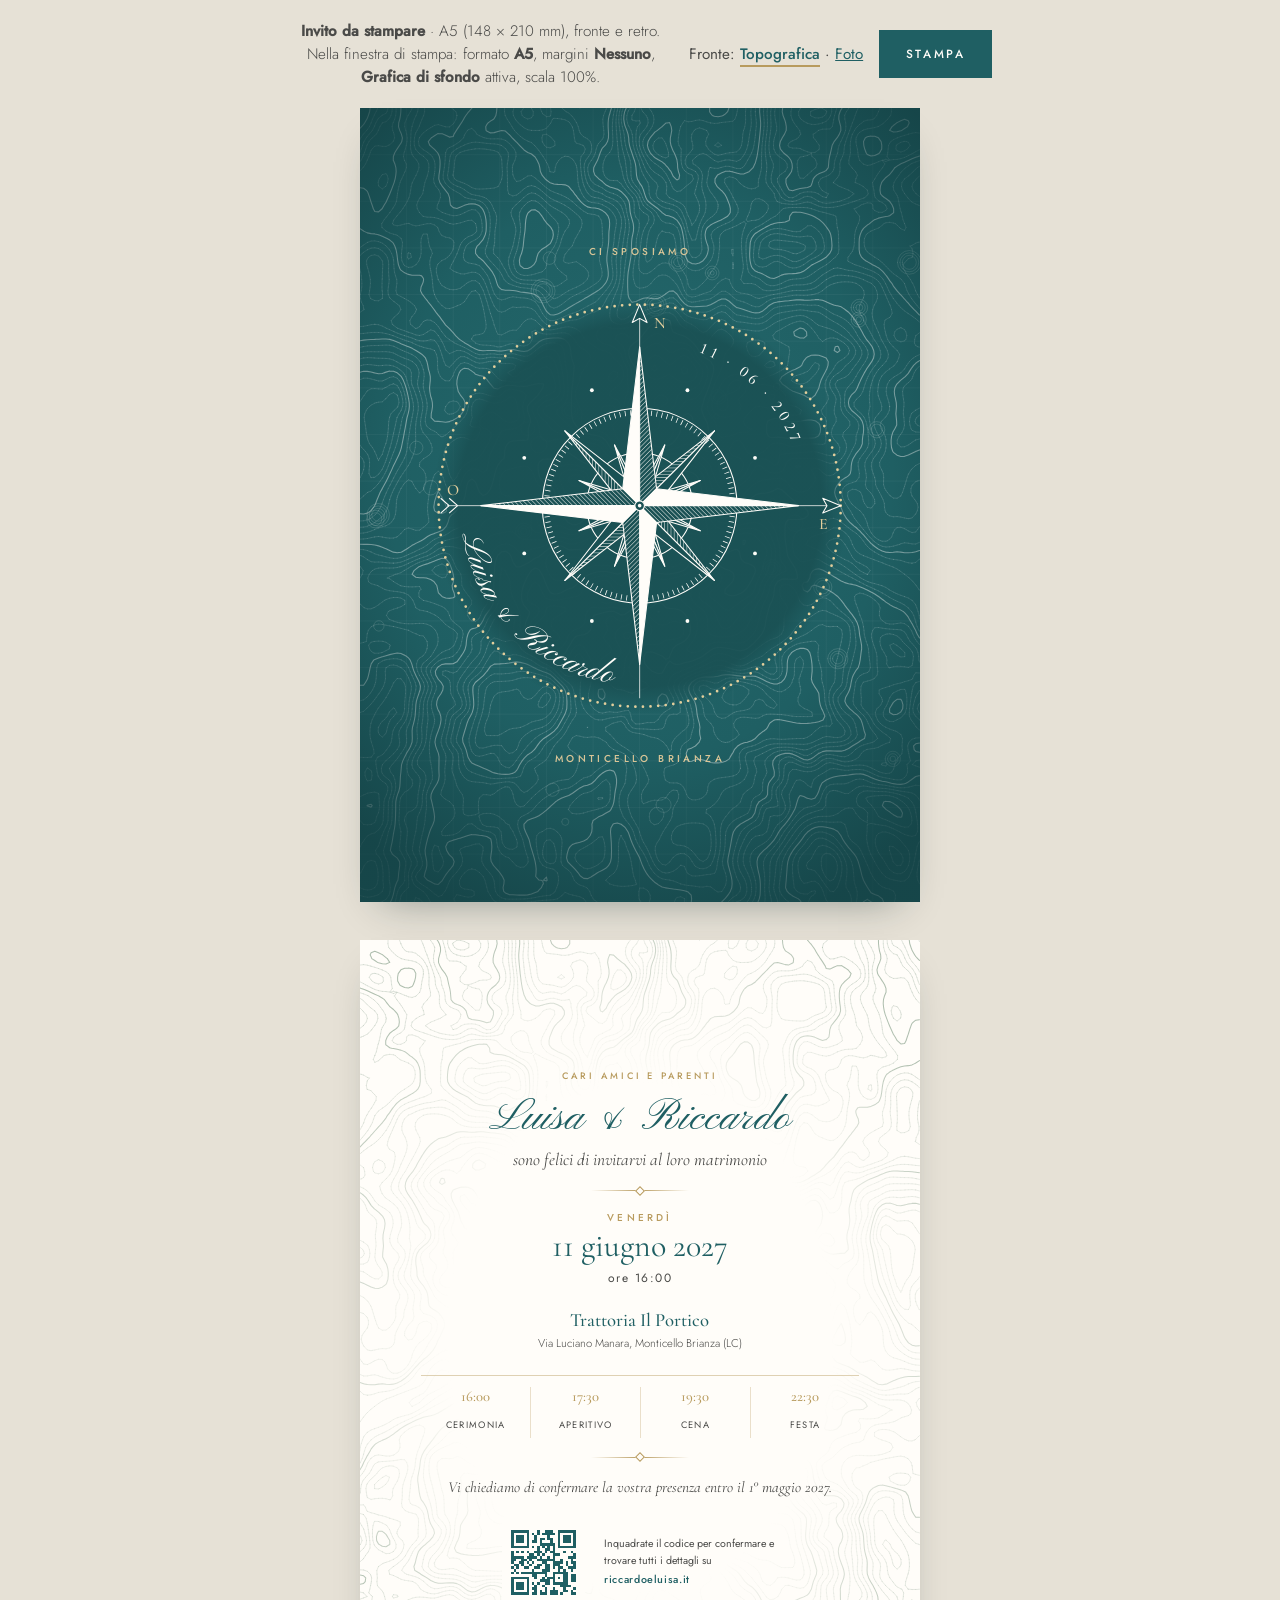
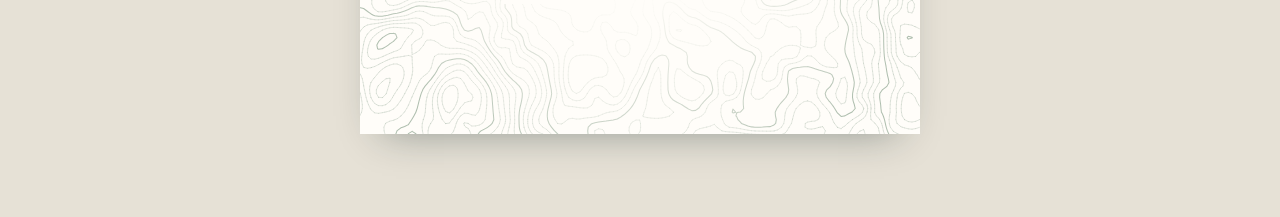
==== stampa/index.html @ 3e808a61 "Invito da stampare in A5: fronte topografico o con foto del lago in bordo topografico, retro con QR " ====
<!doctype html>
<html lang="it">
<head>
  <meta charset="utf-8">
  <meta name="viewport" content="width=device-width, initial-scale=1">
  <meta name="robots" content="noindex, nofollow">
  <!-- tutti i percorsi partono dalla radice del sito -->
  <base href="../">
  <title>Invito da stampare · Luisa e Riccardo</title>
  <link rel="icon" href="favicon.svg" type="image/svg+xml">
  <link rel="stylesheet" href="assets/css/style.css">
  <link rel="stylesheet" href="stampa/stampa.css">
</head>
<body>
  <!-- solo a schermo: istruzioni e pulsante -->
  <div class="toolbar">
    <p><strong>Invito da stampare</strong> · A5 (148 × 210 mm), fronte e retro.
      Nella finestra di stampa: formato <b>A5</b>, margini <b>Nessuno</b>, <b>Grafica di sfondo</b> attiva, scala 100%.</p>
    <nav class="toolbar__switch" aria-label="Fronte">
      Fronte: <a href="stampa/index.html?fronte=topo" data-choice="topo">Topografica</a> · <a href="stampa/index.html?fronte=foto" data-choice="foto">Foto</a>
    </nav>
    <button class="btn" type="button" onclick="window.print()">Stampa</button>
  </div>

  <!-- Fronte A: carta topografica petrolio con il timbro dei nomi -->
  <section class="sheet sheet--front" data-front="topo" aria-label="Fronte topografico">
    <svg class="topo" viewBox="0 0 600 851" preserveAspectRatio="xMidYMid slice" aria-hidden="true" focusable="false"></svg>
    <div class="front">
      <p class="front__kicker" data-slot="phrase"></p>
      <div class="front__stamp" data-bussola="timbro"></div>
      <p class="front__place" data-slot="town"></p>
    </div>
  </section>

  <!-- Fronte B: bordo bianco con le curve di livello, foto del lago centrata come in un passe-partout,
       cornice petrolio intorno alla foto; nomi e data sul cielo, rosa piccola -->
  <section class="sheet sheet--photo" data-front="foto" aria-label="Fronte con la foto">
    <svg class="topo" viewBox="0 0 600 851" preserveAspectRatio="xMidYMid slice" aria-hidden="true" focusable="false"></svg>
    <!-- cornice petrolio: filetto pieno a 2 mm dalla foto e filetto sottile più fuori (unità: mm) -->
    <svg class="frame" viewBox="0 0 148 210" aria-hidden="true" focusable="false">
      <rect class="frame__thin" x="8.2" y="8.2" width="131.6" height="193.6"/>
      <rect class="frame__bold" x="10" y="10" width="128" height="190"/>
    </svg>
    <div class="window">
    <img class="photo" src="stampa/lago-stampa-1800.jpg" alt="">
    <div class="photo__veil" aria-hidden="true"></div>
    <div class="pfront">
      <p class="pfront__kicker" data-slot="phrase"></p>
      <p class="pfront__names" data-slot="names-lines"></p>
      <p class="pfront__date" data-slot="date-dots"></p>
      <div class="pfront__bottom">
        <div class="pfront__rose" data-bussola="rosa"></div>
        <p class="pfront__place" data-slot="town"></p>
      </div>
    </div>
    </div>
  </section>

  <!-- Retro: avorio, curve di livello appena accennate ai bordi -->
  <section class="sheet sheet--back" aria-label="Retro">
    <svg class="topo" data-mirror viewBox="0 0 600 851" preserveAspectRatio="xMidYMid slice" aria-hidden="true" focusable="false"></svg>
    <div class="back">
      <p class="back__eyebrow">Cari amici e parenti</p>
      <p class="back__names" data-slot="names"></p>
      <p class="back__invite">sono felici di invitarvi al loro matrimonio</p>
      <div class="ornament" aria-hidden="true"></div>

      <p class="back__weekday" data-slot="weekday"></p>
      <p class="back__date" data-slot="date"></p>
      <p class="back__time" data-slot="time"></p>

      <p class="back__venue" data-slot="venue"></p>
      <p class="back__address" data-slot="address"></p>

      <ol class="back__program" data-slot="program"></ol>

      <div class="ornament" aria-hidden="true"></div>
      <p class="back__rsvp" data-slot="rsvp"></p>

      <!-- QR statico verso il sito, generato una volta con segno (nessun servizio esterno) -->
      <div class="back__qr">
        <img src="stampa/qr-sito.svg" alt="Codice QR per riccardoeluisa.it">
        <p>Inquadrate il codice per confermare e trovare tutti i dettagli su <span>riccardoeluisa.it</span></p>
      </div>
    </div>
  </section>

  <script src="config.js"></script>
  <script src="assets/js/bussola.js"></script>
  <script src="stampa/stampa.js"></script>
</body>
</html>
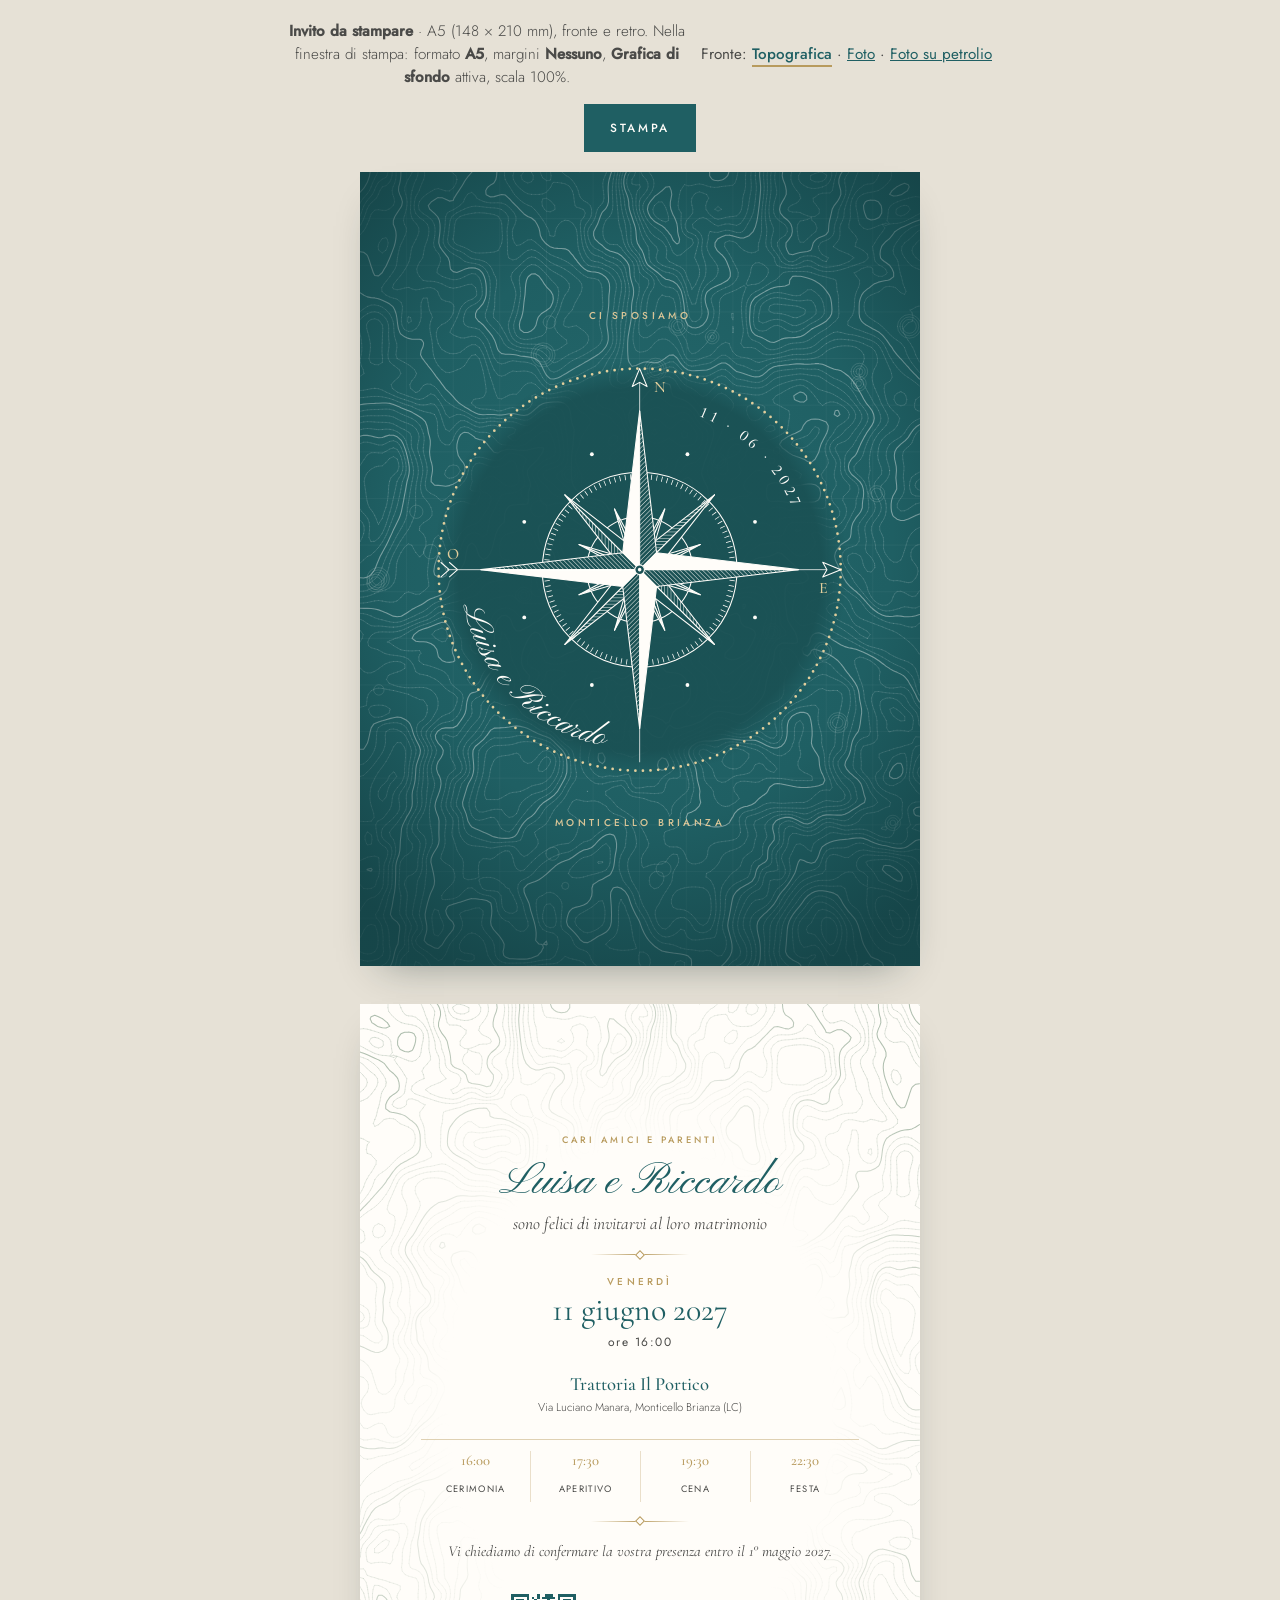
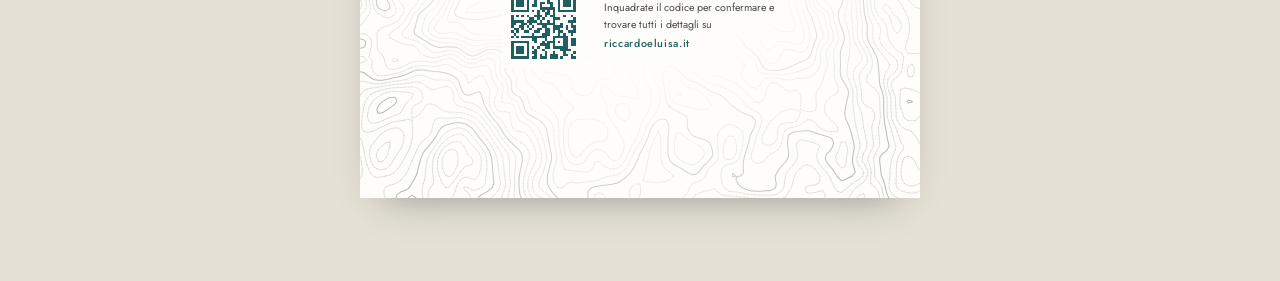
==== commit 6c65ed60: "Invito da stampare: terzo fronte con la foto su bordo petrolio e cornice bianca; "e" fra i nomi in P" ====
--- a/stampa/index.html
+++ b/stampa/index.html
@@ -17,7 +17,7 @@
     <p><strong>Invito da stampare</strong> · A5 (148 × 210 mm), fronte e retro.
       Nella finestra di stampa: formato <b>A5</b>, margini <b>Nessuno</b>, <b>Grafica di sfondo</b> attiva, scala 100%.</p>
     <nav class="toolbar__switch" aria-label="Fronte">
-      Fronte: <a href="stampa/index.html?fronte=topo" data-choice="topo">Topografica</a> · <a href="stampa/index.html?fronte=foto" data-choice="foto">Foto</a>
+      Fronte: <a href="stampa/index.html?fronte=topo" data-choice="topo">Topografica</a> · <a href="stampa/index.html?fronte=foto" data-choice="foto">Foto</a> · <a href="stampa/index.html?fronte=petrolio" data-choice="petrolio">Foto su petrolio</a>
     </nav>
     <button class="btn" type="button" onclick="window.print()">Stampa</button>
   </div>
@@ -37,6 +37,28 @@
   <section class="sheet sheet--photo" data-front="foto" aria-label="Fronte con la foto">
     <svg class="topo" viewBox="0 0 600 851" preserveAspectRatio="xMidYMid slice" aria-hidden="true" focusable="false"></svg>
     <!-- cornice petrolio: filetto pieno a 2 mm dalla foto e filetto sottile più fuori (unità: mm) -->
+    <svg class="frame" viewBox="0 0 148 210" aria-hidden="true" focusable="false">
+      <rect class="frame__thin" x="8.2" y="8.2" width="131.6" height="193.6"/>
+      <rect class="frame__bold" x="10" y="10" width="128" height="190"/>
+    </svg>
+    <div class="window">
+    <img class="photo" src="stampa/lago-stampa-1800.jpg" alt="">
+    <div class="photo__veil" aria-hidden="true"></div>
+    <div class="pfront">
+      <p class="pfront__kicker" data-slot="phrase"></p>
+      <p class="pfront__names" data-slot="names-lines"></p>
+      <p class="pfront__date" data-slot="date-dots"></p>
+      <div class="pfront__bottom">
+        <div class="pfront__rose" data-bussola="rosa"></div>
+        <p class="pfront__place" data-slot="town"></p>
+      </div>
+    </div>
+    </div>
+  </section>
+
+  <!-- Fronte C: come il B, ma bordo petrolio con le curve di livello avorio e cornice bianca -->
+  <section class="sheet sheet--photo sheet--photo-dark" data-front="petrolio" aria-label="Fronte con la foto su petrolio">
+    <svg class="topo" viewBox="0 0 600 851" preserveAspectRatio="xMidYMid slice" aria-hidden="true" focusable="false"></svg>
     <svg class="frame" viewBox="0 0 148 210" aria-hidden="true" focusable="false">
       <rect class="frame__thin" x="8.2" y="8.2" width="131.6" height="193.6"/>
       <rect class="frame__bold" x="10" y="10" width="128" height="190"/>
